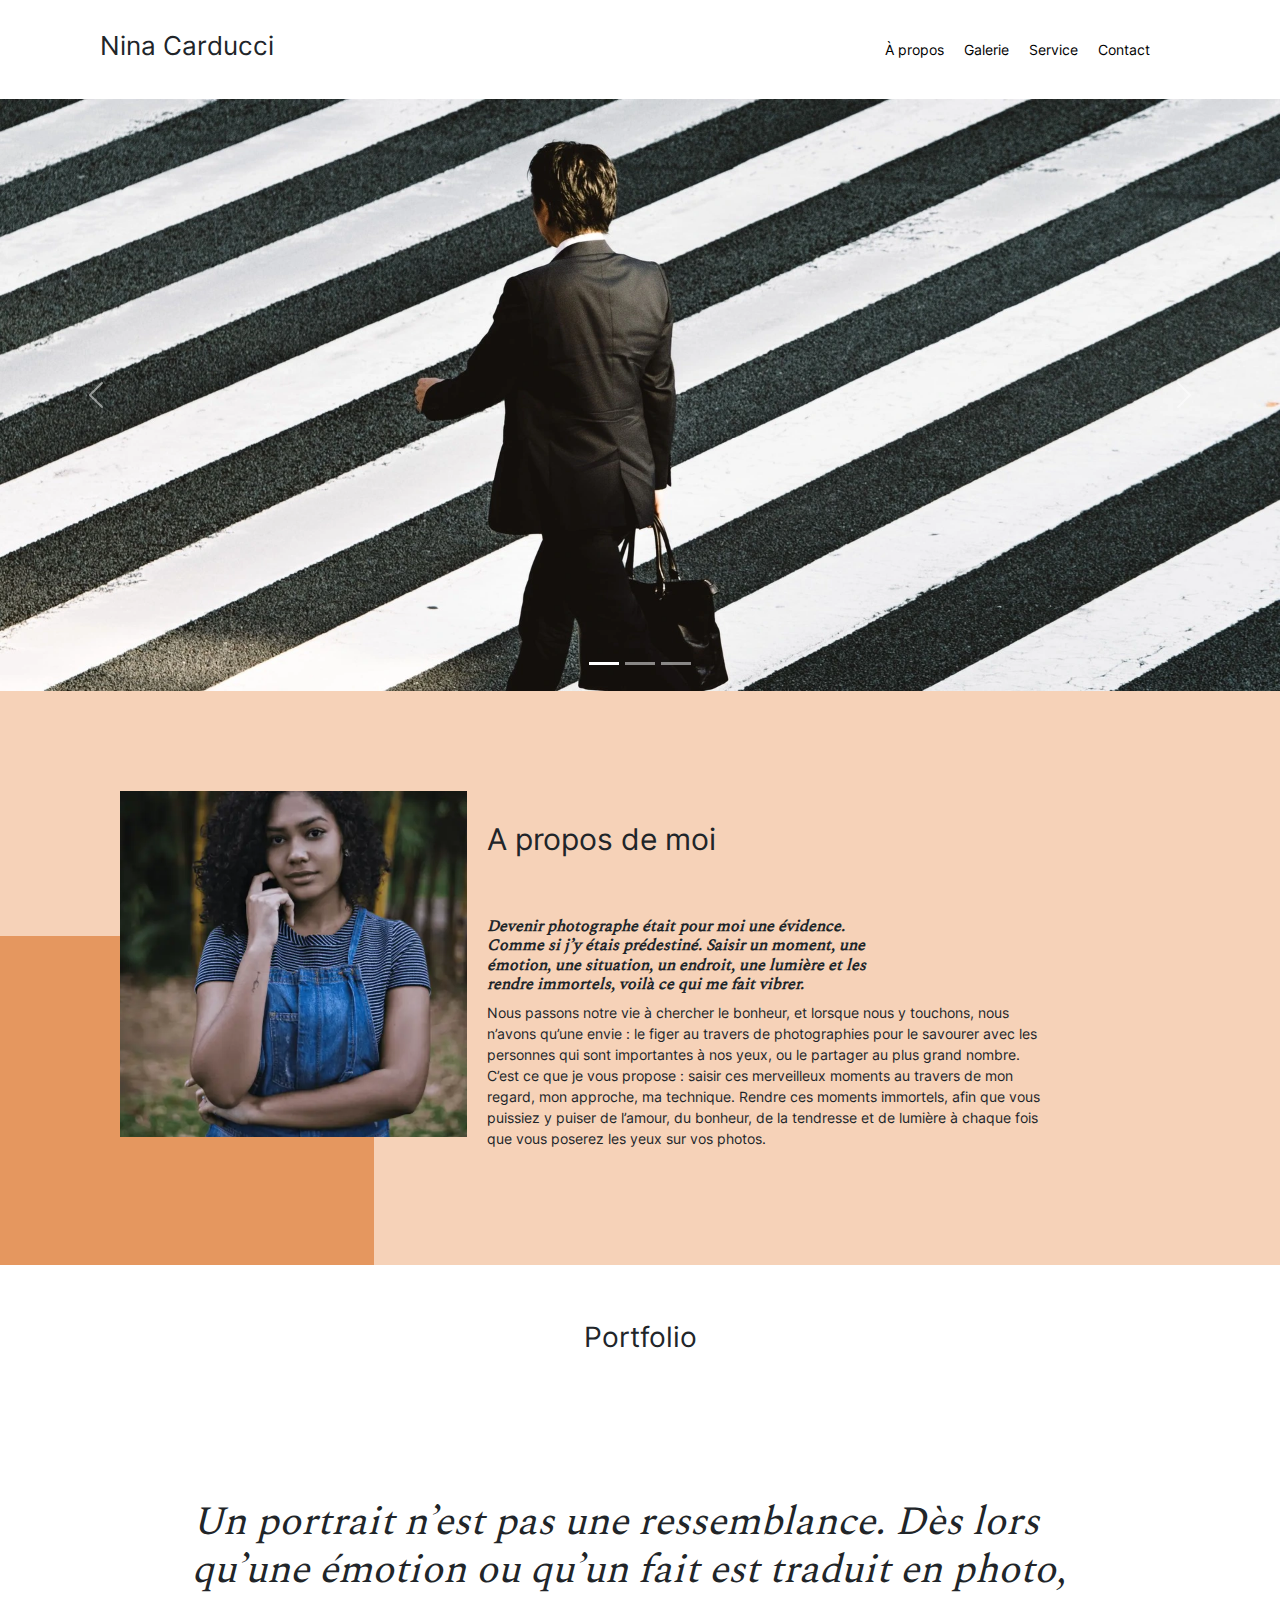
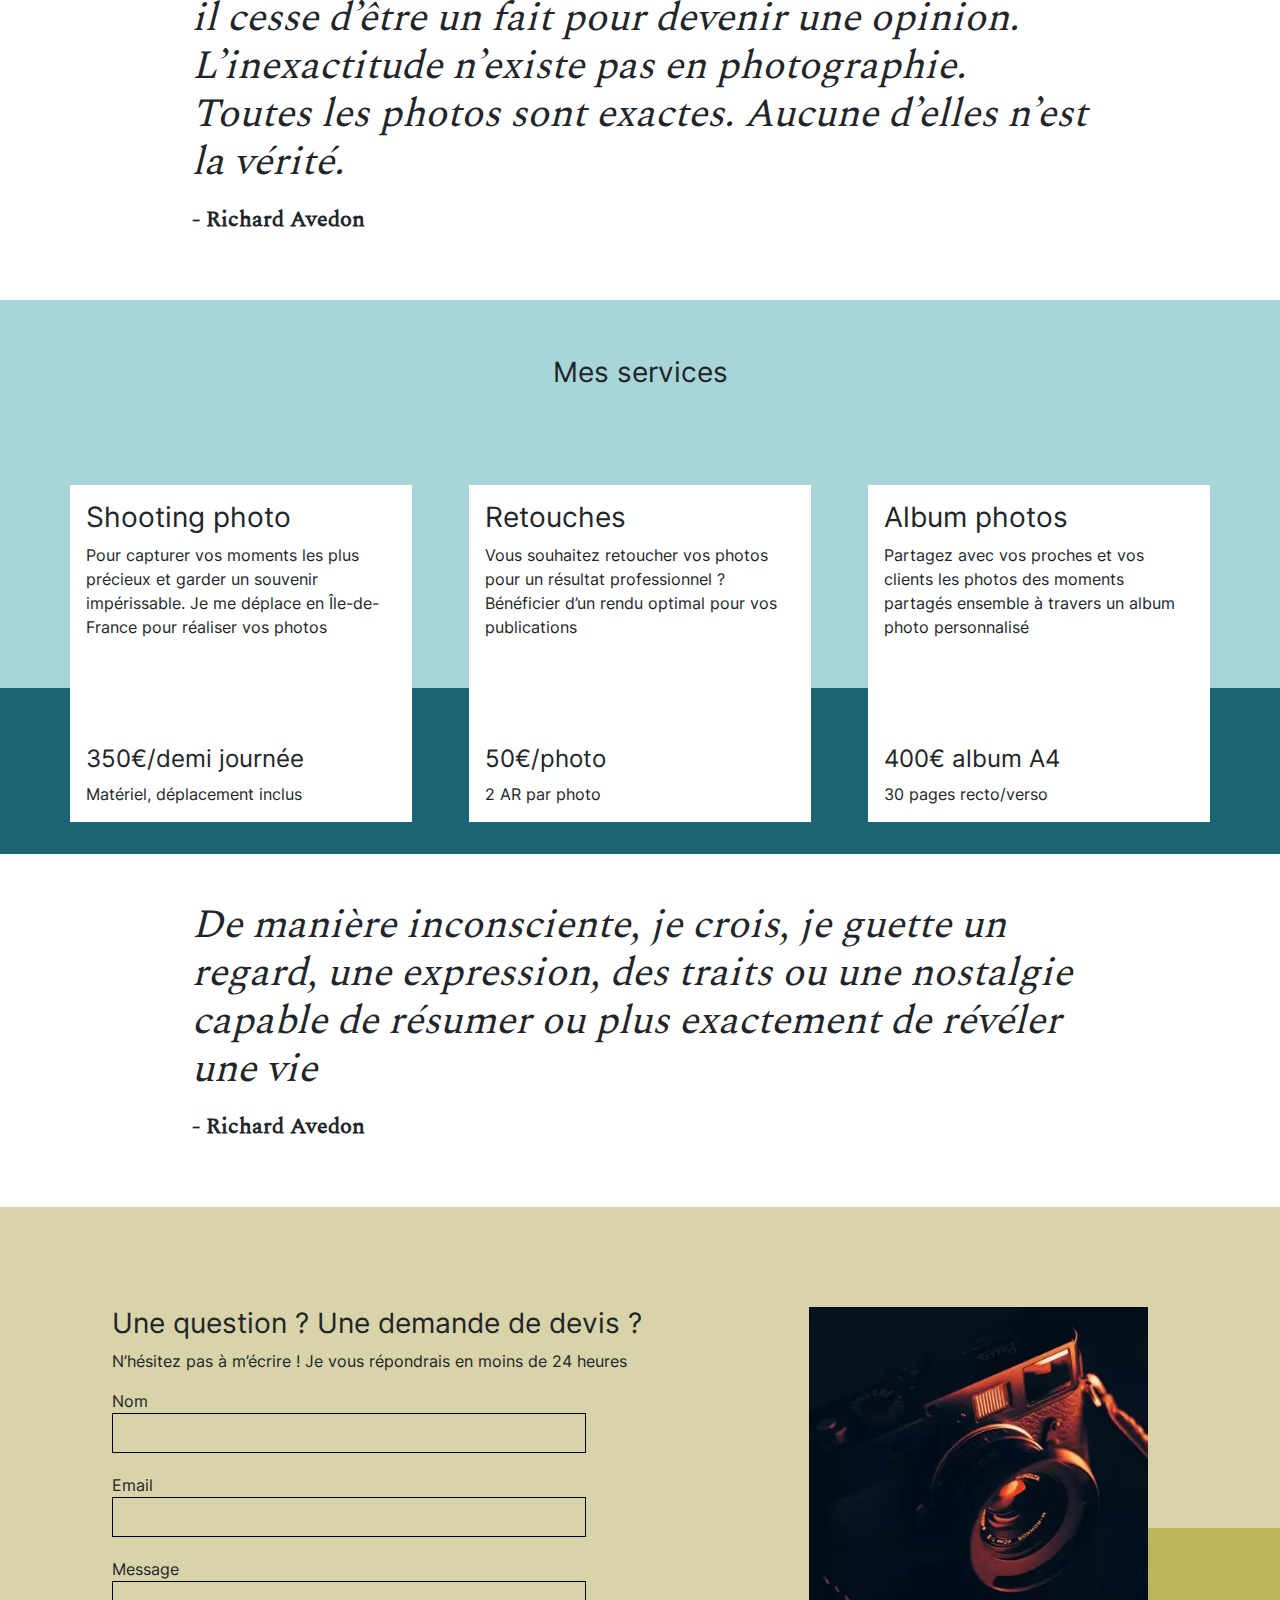
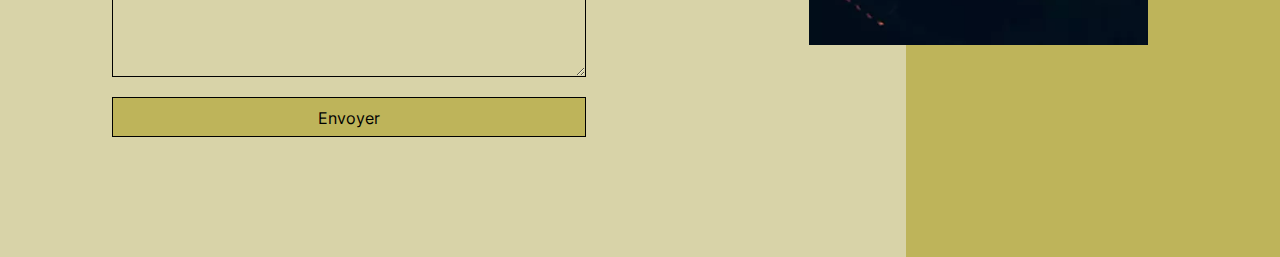
==== index.html @ a6d4fa22 "correction script ref local" ====
<!DOCTYPE html>
<html lang="fr">
<head>
	<title>Portfolio Nina Carducci, Photographe Bordeaux</title>

	<meta name="viewport" content="width=device-width, initial-scale=1.0">
	<meta name="description" content="Explorez l'univers captivant de Nina Carducci, photographe freelance à Bordeaux. Découvrez ses tarifs et contactez-la pour concrétiser vos projets photographiques avec créativité et professionnalisme pour vos concerts, mariages, vos photos portraits ou d'entreprises!">
	<meta charset="UTF-8">
	<link rel="stylesheet" href="./assets/bootstrap/bootstrap.css">
	<link rel="stylesheet" href="./assets/style.css">
	<link rel="preconnect" href="https://fonts.googleapis.com">
	<link rel="preconnect" href="https://fonts.gstatic.com" crossorigin>

	<script defer src="https://code.jquery.com/jquery-3.4.1.min.js" integrity="sha256-CSXorXvZcTkaix6Yvo6HppcZGetbYMGWSFlBw8HfCJo=" crossorigin="anonymous"></script>
	<script defer src="./assets/bootstrap/bootstrap.bundle.min.js"></script>
	<script defer src="./assets/maugallery.min.js"></script>
	<script defer src="./assets/scripts.js"></script>

	<!-- Référencement local -->
	<script type="application/ld+json">
		{
		  "@context": "https://schema.org",
		  "@type": "LocalBusiness",
		  "@name": "Nina Carducci: Photographe professionnelle à Bordeaux",
		  "url": "https://jonnmai.github.io/P5_OC/",
		  "image": "https://jonnmai.github.io/P5_OC/assets/images/nina.webp",
		  "priceRange": "50 - 400",
		  "isAccessibleForFree": false,
		  "currenciesAccepted": "EUR",
		  "description": "Explorez l'univers captivant de Nina Carducci, photographe freelance à Bordeaux. Découvrez ses tarifs et contactez-la pour concrétiser vos projets photographiques avec créativité et professionnalisme pour vos concerts, mariages, vos photos portraits ou d'entreprises!",
		  "address": {
			"@type": "PostalAddress",
			"streetAddress": "68 Avenue Alsace-Lorraine",
			"addressLocality": "Bordeaux",
			"addressCountry": "France",
			"postalCode": "33200"
		  },
		  "geo": {
			"@type": "GeoCoordinates",
			"latitude": "44.846806",
			"longitude": "-0.607187"
		 },
		 "openingHours": [
		 	"Lundi - Vendredi",
		  	"10:00-19:00"
			],
		  "telephone": "05 56 67 78 89"
		}
		</script>

</head>
<body>
<div class="top-header">
	<h1 class="name">Nina Carducci</h1>
	<div class="nav">   
		<ul>
			<li><a href="#about">À propos</a></li>
			<li><a href="#gallery">Galerie</a></li>
			<li><a href="#services">Service</a></li>
			<li><a href="#contact">Contact</a></li>
			<li><a class="social-link" href="https://www.instagram.com/ninacarducci.photo/?hl=fr" target="_blank"><img src="assets/images/instagram.png" alt=""></a></li>
		</ul>
	</div>
</div>
<div id="header">

	<div id="carouselExampleIndicators" class="carousel slide" data-bs-ride="carousel">
		<div class="carousel-indicators">
		  <button type="button" data-bs-target="#carouselExampleIndicators" data-bs-slide-to="0" class="active" aria-current="true" aria-label="Slide 1"></button>
		  <button type="button" data-bs-target="#carouselExampleIndicators" data-bs-slide-to="1" aria-label="Slide 2"></button>
		  <button type="button" data-bs-target="#carouselExampleIndicators" data-bs-slide-to="2" aria-label="Slide 3"></button>
		</div>
		<div class="carousel-inner">
		  <div class="carousel-item active">
			<picture>
				<source media="(max-width: 425px)" srcset="./assets/images/slider/425/ryoji-iwata.webp">
			  <img src="./assets/images/slider/1920/ryoji-iwata.webp" class="d-block w-100" width="1921px" loading="eager" alt="Homme asiatique de dos marchant sur un passage piéton">
			</picture>
		  </div>
		  <div class="carousel-item">
			<picture>
				<source media="(max-width: 425px)" srcset="./assets/images/slider/425/nicholas-green.webp">
			  <img loading="lazy" src="./assets/images/slider/1920/nicholas-green.webp" class="d-block w-100" alt="Deux hommes dans une foule d'un concert">
			</picture>
		  </div>
		  <div class="carousel-item">
			<picture>
				<source media="(max-width: 425px)" srcset="./assets/images/slider/425/edward-cisneros.webp">
			  <img loading="lazy" src="./assets/images/slider/1920/edward-cisneros.webp" class="d-block w-100" alt="Photo des mariés qui s'embrassent avec la foule autour">
			</picture>
		  </div>
		</div>
		<button class="carousel-control-prev" type="button" data-bs-target="#carouselExampleIndicators" data-bs-slide="prev">
		  <span class="carousel-control-prev-icon" aria-hidden="true"></span>
		  <span class="visually-hidden">Previous</span>
		</button>
		<button class="carousel-control-next" type="button" data-bs-target="#carouselExampleIndicators" data-bs-slide="next">
		  <span class="carousel-control-next-icon" aria-hidden="true"></span>
		  <span class="visually-hidden">Next</span>
		</button>
	  </div>
	  
</div>
<div id="about">
	<div class="picture left">
		<img src="./assets/images/nina.webp" width="560" height="558" style="max-width: 100%; height: auto;" loading="lazy" alt="Photo portrait de Nina Carducci">
	</div>
	<div id="about-me">
		<h3 class="about-me__title">A propos de moi</h3>
		<h6 class="about-me__introduction">Devenir photographe était pour moi une évidence. Comme si j’y étais prédestiné. Saisir un moment, une émotion, une situation, un endroit, une lumière et les rendre immortels, voilà ce qui me fait vibrer.</h6>
		<p>Nous passons notre vie à chercher le bonheur, et lorsque nous y touchons, nous n’avons qu’une envie : le figer au travers de photographies pour le savourer avec les personnes qui sont importantes à nos yeux, ou le partager au plus grand nombre.
			C’est ce que je vous propose : saisir ces merveilleux moments au travers de mon regard, mon approche, ma technique. Rendre ces moments immortels, afin que vous puissiez y puiser de l’amour, du bonheur, de la tendresse et de lumière à chaque fois que vous poserez les yeux sur vos photos.</p>
	</div>
</div>
<div id="gallery">
	<h3 class="title">Portfolio</h3>
	<div class="container py-3">
		<div class="gallery" style="display: none">
			<img data-gallery-tag="Concert" class="gallery-item" loading="lazy" alt="Photo d'un concert, musiciens en arrière plan" src="./assets/images/gallery/concerts/concert-aaron-paul.webp"/>
			<img data-gallery-tag="Entreprises" class="gallery-item" loading="lazy" alt="Portrait d'un chef d'entreprise" src="./assets/images/gallery/entreprise/ceo-ali-morshedlou.webp"/>
			<img data-gallery-tag="Entreprises" class="gallery-item" loading="lazy" alt="Photo d'une femme souriante" src="./assets/images/gallery/entreprise/ceo-jason-goodman.webp"/>
			<img data-gallery-tag="Mariages" class="gallery-item" loading="lazy" alt="Photo zoom sur deux paires de mains qui s'attrapent" src="./assets/images/gallery/mariage/mariage-hannah-busing.webp"/>
			<img data-gallery-tag="Portrait" class="gallery-item" loading="lazy" alt="Photo d'un homme ébloui" src="./assets/images/gallery/portraits/portrait-ade-tunji.webp"/>
			<img data-gallery-tag="Mariages" class="gallery-item" loading="lazy" alt="Photo des mariés souriants" src="./assets/images/gallery/mariage/mariage-jakob-owen.webp"/>
			<img data-gallery-tag="Portrait" class="gallery-item" loading="lazy" alt="Portrait d'une jeune femme avec des lunettes" src="./assets/images/gallery/portraits/portrait-nino-van-prattenburg.webp"/>
			<img data-gallery-tag="Concert" class="gallery-item" loading="lazy" alt="Photo d'un chanteur" src="./assets/images/gallery/concerts/concert-austin-neill.webp"/>
			<img data-gallery-tag="Entreprises" class="gallery-item" loading="lazy" alt="Photo d'une salarié rigolant" src="./assets/images/gallery/entreprise/ceo-mateus-campos-felipe.webp"/>
		</div>
	</div>
	<div class="quote">
		<figure>
			<blockquote>
				<h1 class="quote__text">Un portrait n’est pas une ressemblance. Dès lors qu’une émotion ou qu’un fait est traduit en photo, il cesse d’être un fait pour devenir une opinion. L’inexactitude n’existe pas en photographie. Toutes les photos sont exactes. Aucune d’elles n’est la vérité.</h1>
			</blockquote>
			<figcaption class="quote__author">- Richard Avedon</figcaption>
		</figure>
	</div>
</div>
<div id="services">
	<h3 class="title">Mes services</h3>
	<div class="container">
		<div class="service">
			<div class="service__description">
				<h3>Shooting photo</h3>
				<p>Pour capturer vos moments les plus précieux et garder un souvenir impérissable. Je me déplace en Île-de-France pour réaliser vos photos</p>
			</div>
			<div class="service__price">
				<h4>350€/demi journée</h4>
				<span>Matériel, déplacement inclus</span>
			</div>

		</div>
		<div class="service">
			<div class="service__description">
				<h3>Retouches</h3>
				<p>Vous souhaitez retoucher vos photos pour un résultat professionnel ? Bénéficier d’un rendu optimal pour vos publications</p>
			</div>
			<div class="service__price">
				<h4>50€/photo</h4>
				<span>2 AR par photo</span>
			</div>
		</div>
		<div class="service">
			<div class="service__description">
				<h3>Album photos</h3>
				<p>Partagez avec vos proches et vos clients les photos des moments partagés ensemble à travers un album photo personnalisé</p>
			</div>
			<div class="service__price">
				<h4>400€ album A4</h4>
				<span>30 pages recto/verso</span>
			</div>
		</div>
	</div>
</div>
<div class="quote">
	<figure>
		<blockquote>
			<h1 class="quote__text">De manière inconsciente, je crois, je guette un regard, une expression, des traits ou une nostalgie capable de résumer ou plus exactement de révéler une vie</h1>
		</blockquote>
		<figcaption class="quote__author">- Richard Avedon</figcaption>
	</figure>
</div>
<div id="contact">
	<div class="container">
		<div class="form-container">
			<h3>Une question ? Une demande de devis ?</h3>
			<p> N’hésitez pas à m’écrire ! Je vous répondrais en moins de 24 heures</p>
			<form action="" method="post">
				<label>Nom</label>
				<input type="text" name="nom" id="nom">
				<label>Email</label>
				<input type="email" name="email" id="email">
				<label>Message</label>
				<textarea name="message" id="message" cols="30" rows="10"></textarea>
				<input type="submit" value="Envoyer"/>
			</form>
		</div>
		<div class="picture right">
			<img loading="lazy" src="./assets/images/camera.webp" alt="Image d'un appareil photo">
		</div>
	</div>
</div>
</body>
</html>
---- assets/style.css ----
/* fonts */

@font-face {
	font-family: 'Spectral'; /* Remplacez par le nom que vous souhaitez utiliser */
	src: url('../assets/fonts/Spectral-Regular.ttf'), format('ttf');
  }

  @font-face {
	font-family: 'Inter'; /* Remplacez par le nom que vous souhaitez utiliser */
	src: url('../assets/fonts/Inter-Regular.ttf'), format('ttf');
  }

body {
	max-width: 1920px;
	margin: auto;
}
* {
	font-family: 'Inter';
	font-style: normal;
}
.top-header {
	background-color: white;
	position: sticky;
	top:0;
	z-index: 1000;
	display: flex;
	justify-content: space-between;
	padding-inline: 100px;
	padding-block: 30px;
	align-items: center;
}

.top-header .name {
	font-size: 26px;
	/* order: 1; */
}

.nav {
	order: 1;
}

.nav ul {
	display: flex;
	list-style-type: none;
	font-size: 14px;
	margin-bottom: 0;
}

.nav li {
	padding-inline: 10px;
}

.nav a {
	text-decoration: none;
	color: #000
}

.social-link img {
	width: 20px;
}

#about {
	display: flex;
	background-color: #F6D2B8;
	padding-inline: 100px;
	padding-block: 100px;
	position: relative;
}

.picture.left::before {
	content: ' ';
	background-color: #E5975F;
	width: 374px;
	height: 329px;
	position: absolute;
	bottom: 0;
	left: 0;
	z-index: -1;
}

.picture {
	flex: 1;
	margin: 0 20px;
	z-index: 0;
}

.picture img {
	width: 100%;

}
#about-me {
	flex: 2
}
.about-me__title {
	margin-top: 1em;
	margin-bottom: 60px;
	font-size: 30px;
}
.about-me__introduction {
	font-family: 'Spectral';
	font-weight: 800;
	font-style: italic;
	width: 60%;
}
#about-me p {
	width: 80%;
	font-size: 14px;
}

#gallery {
	/*	min-height: 100vh; */
}
.title{
	text-align: center;
	padding-block: 2em;
}
.gallery .nav {
	justify-content: center;
}
.nav-pills .nav-link.active-tag, .nav-pills .show > .nav-link {
	color: #fff;
	background-color: #BEB45A;
	border-radius:0 ;
}
.nav-pills .nav-link {
	color: #000;
	cursor: pointer;
	
}
.item-column {
	position: relative;
	margin-bottom: 0 !important;
	padding: 0;
}
.item-column::after{
	content: "";
	display: block;
	padding-bottom: 100%;

}
.gallery-item {
	position: absolute;
	width: 100%;
	height: 100%;
	object-fit: cover;
	padding: .5em;
}

.mg-prev, .mg-next {
	width: 30px;
	height: 30px;
	border-radius: 00%;
	justify-content: center;
	align-items: center;
	display: flex;
	font-size: 24px;
}

.quote {
	font-family: 'Spectral';
	font-style: italic;
	width: 70%;
	margin: auto;
	padding-block: 3em;
}
.quote__text {
	font-family: Spectral;
	font-style: italic;
	font-weight: 300;

}
.quote__author {
	font-family: Spectral;
	font-weight: 800;
	font-size: 22px;
}

#services {
	margin: auto;
	background-color: #A8D5D8 ;
	position: relative;
}
#services .container::before{
	content: ' ';
	background-color: #1C6474;
	position: absolute;
	width: 100%;
	height: 30%;
	bottom: 0;
	left: 0;
	z-index: 0;
}

#services .container {
	justify-content: space-between;
	display: flex;
	padding : 2em 0;

}

.service {
	background-color: white;
	max-width: 390px;
	width: 30%;
	height: 337px;
	padding: 1em;
	display: flex;
	flex-direction: column;
	justify-content: space-between;
	z-index: 1;
}

#contact {
	margin: auto;
	background-color: #D8D3A8 ;
	position: relative;
	padding-inline: 100px;
	padding-block: 100px;
}

#contact .container {
	display: flex;
}
.picture.right::before {
	content: ' ';
	background-color: #BEB45A;
	width: 374px;
	height: 329px;
	position: absolute;
	bottom: 0;
	right: 0;
	z-index: -1;
}
.form-container {
	flex : 2;

}
form {
	display: flex;
	flex-direction: column;
	width: 70%;
	align-items: flex-start;
}

form input {
	width: 100%;
	background-color: transparent;
	border: solid 1px;
	height: 2.5em;
	margin-bottom: 20px;
}

form textarea {
	width: 100%;
	background-color: transparent;
	border: solid 1px;
	height: 5em;
	line-height: 2.5em;
	font-size: 1.2em;
	margin-bottom: 20px;
}
input[type="submit"] {
	background-color: #BEB45A;
	padding: .5em 1em
}

@media all and (max-width: 1180px) {
	.picture {
		flex : 2;
	}
	#about, #contact .container {
		align-items: center;
	}
	.about-me__title {
		margin-top: 0;
		margin-bottom: 1em;
	}
	#about-me h6, #about-me p {
		width: 100%;
	}
}

@media all and (max-width: 1000px) {
	#about{
		flex-direction: column;

	}
	.picture {
		width: 50%;
	}
	.picture.left::before {
		width: 100%;
		height: 30%;
		position: absolute;
		bottom: auto;
		top: 0;
		left: 0;
		z-index: -1;
	}
	.about-me__title{
		text-align: center;
		margin-top: 1em;
	}
	#services .container {
		flex-direction: column;
	}
	.service {
		width: 100%;
		max-width: 100%;
		height: auto;
		margin: 2em 0
	}
	.service__description{
		margin-bottom: 1em;
	}

	#services .container::before{
		width: 30%;
		height: 100%;
		bottom: 0;
		right: 0;
		left: auto;
		z-index: 0;
	}

	#contact .container {
		flex-direction: column;
	}
	#contact .picture.right {
		margin-top: 1em;
	}
	.picture.right::before {
		width: 100%;
		height: 30%;
		position: absolute;
		bottom: 0;
		right: 0;
		z-index: -1;
	}
}

@media all and (max-width: 650px) {
	.top-header {
		flex-direction: column;
		padding-inline: 0;
	}
	.top-header .nav, .top-header .nav ul {
		width: 100%;
		padding: 0 0 0 0;
	}
	.top-header .nav li {
		flex: 1;
		padding-block: 1em;
		text-align: center;
	}
	.picture.left::before, .picture.right::before {
		height: 150px;
	}
	#services .container {
		align-items: center;
	}
	.service {
		max-width: 90%;
	}
	#about, #contact {
		padding-inline: 2em;
		padding-block: 2em;
	}
	form {
		width: 100%;
	}
	.picture {
		width: 80%;
	}
}
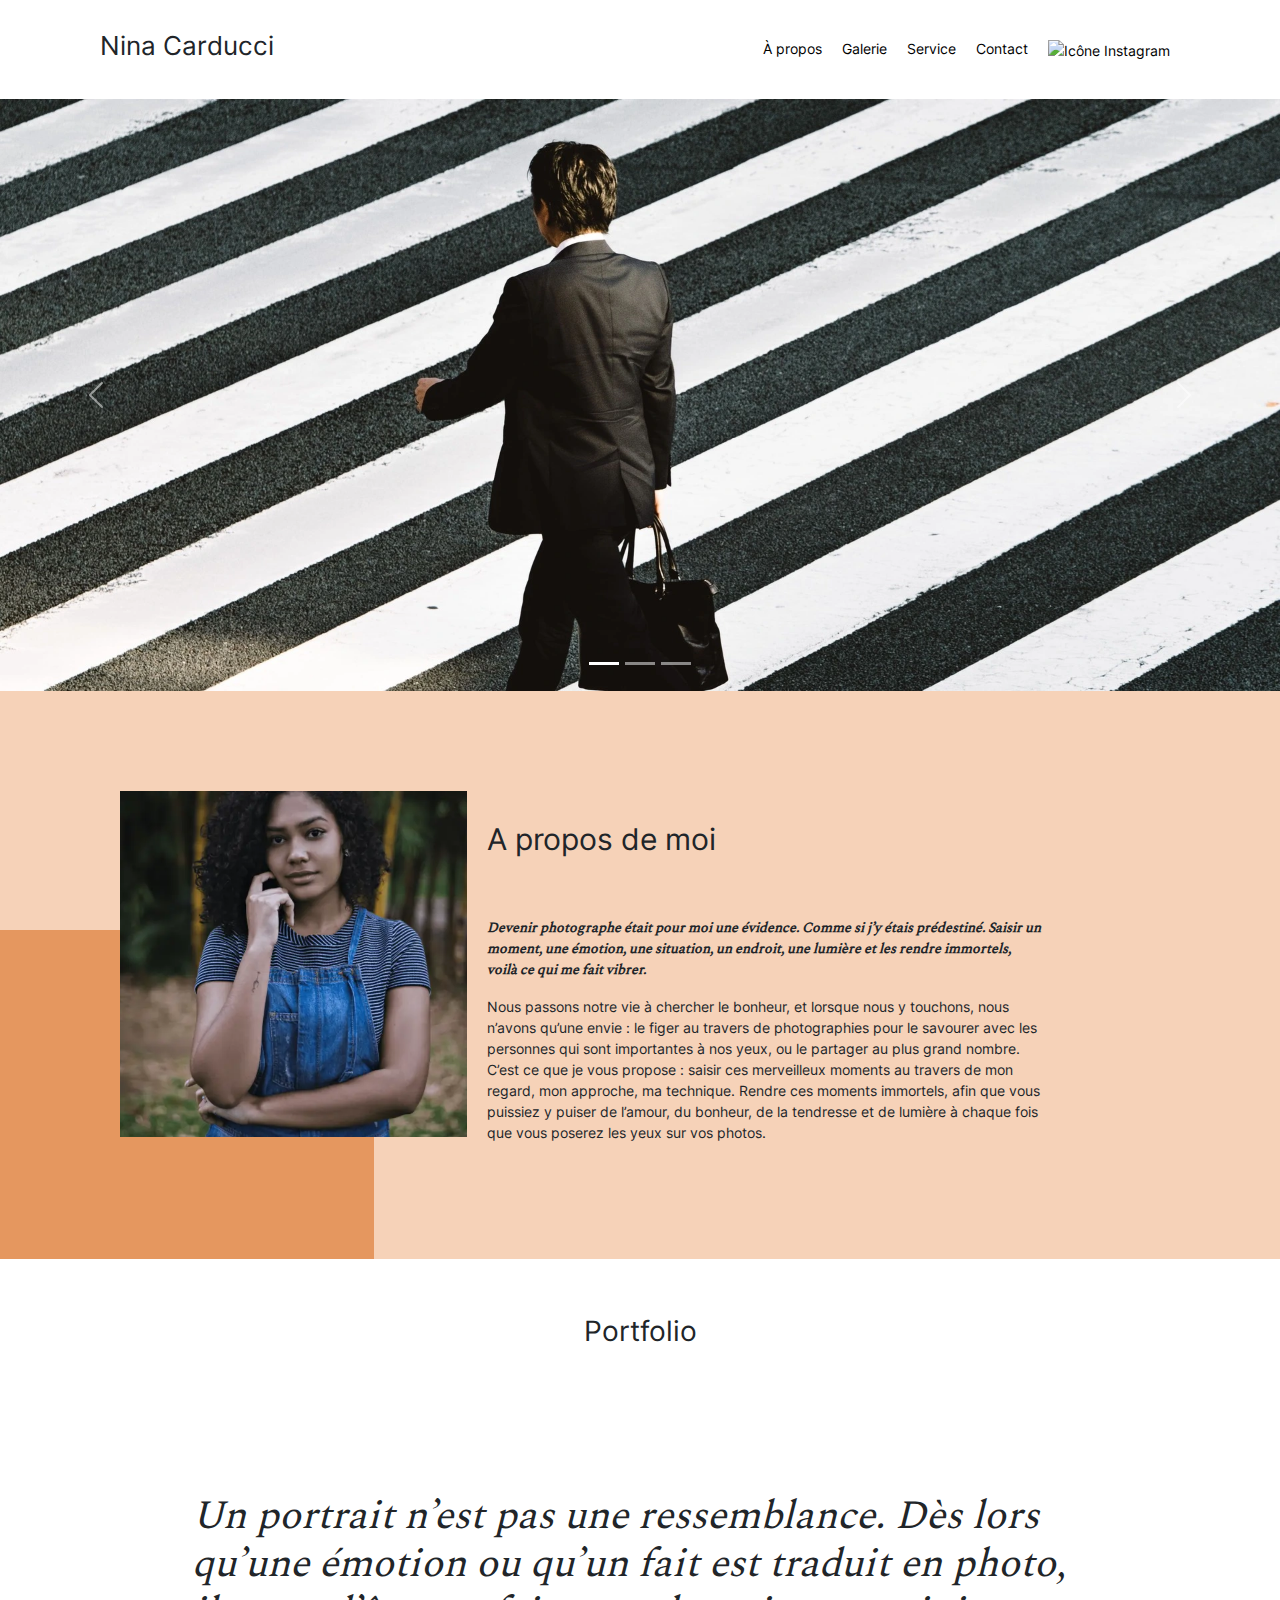
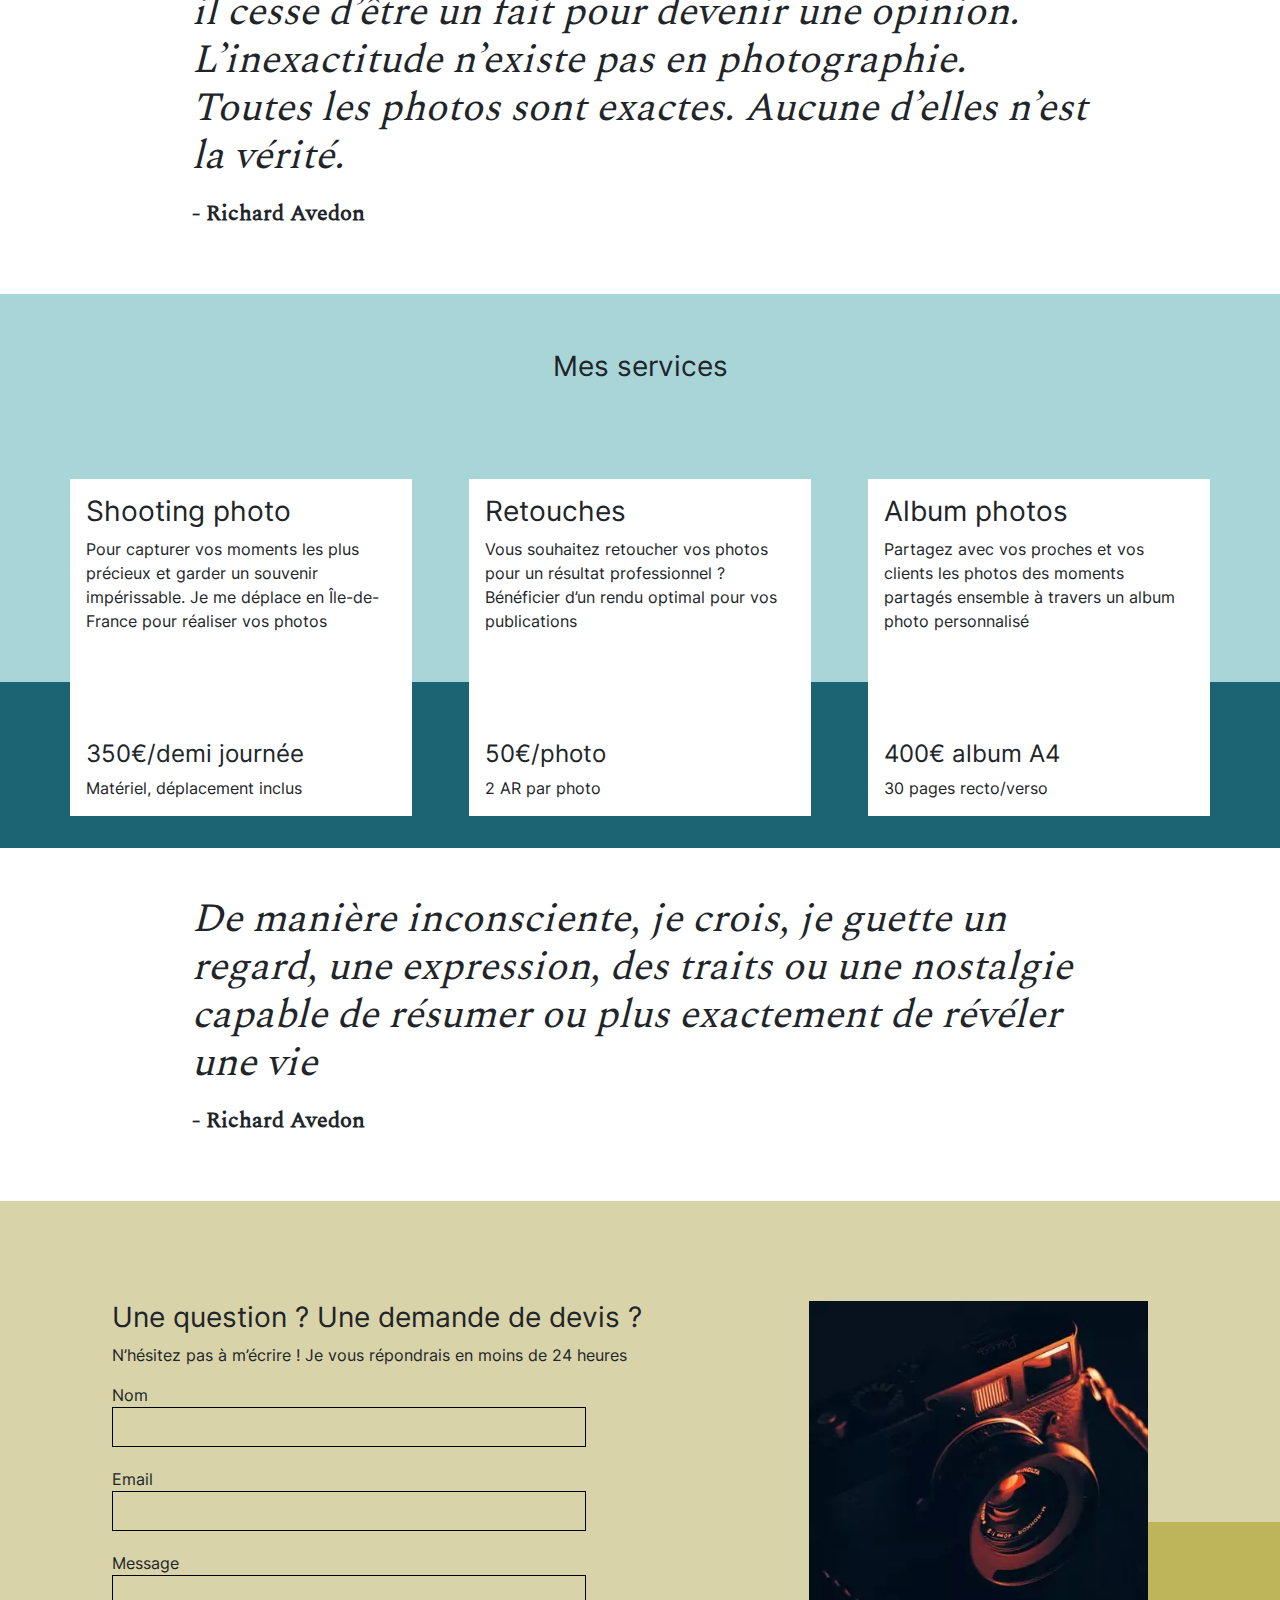
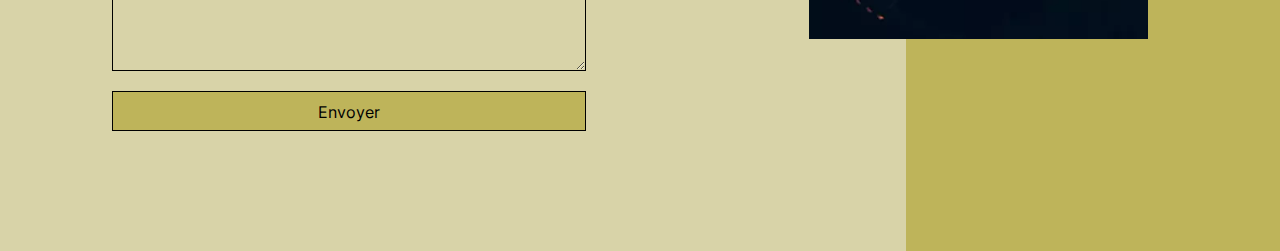
==== commit 2e0d8d95: "Amélioration de l'accéssibilité" ====
--- a/index.html
+++ b/index.html
@@ -6,6 +6,25 @@
 	<meta name="viewport" content="width=device-width, initial-scale=1.0">
 	<meta name="description" content="Explorez l'univers captivant de Nina Carducci, photographe freelance à Bordeaux. Découvrez ses tarifs et contactez-la pour concrétiser vos projets photographiques avec créativité et professionnalisme pour vos concerts, mariages, vos photos portraits ou d'entreprises!">
 	<meta charset="UTF-8">
+	<meta name="language" content="fr-FR">
+
+	<!-- Meta Opengraph -->
+	<meta property="og:site_name" content="Nina Carducci" />
+	<meta property="og:type" content="website" />
+	<meta property="og:url" content="https://jonnmai.github.io/P5_OC/" />
+	<meta property="og:title" content="Nina Carducci: Photographe professionnelle à Bordeaux" />
+	<meta property="og:description" content="Explorez l'univers captivant de Nina Carducci, photographe freelance à Bordeaux. Découvrez ses tarifs et contactez-la pour concrétiser vos projets photographiques avec créativité et professionnalisme pour vos concerts, mariages, vos photos portraits ou d'entreprises!" />
+	<meta property="og:image" content="https://jonnmai.github.io/P5_OC/assets/images/nina.webp" />
+	<meta property="og:locale" content="fr_FR" />
+
+	<!-- Meta Twitter cards -->
+	<meta name="twitter:card" content="summary" />
+	<meta name="twitter:title" content="Nina Carducci: Photographe professionnelle à Bordeaux" />
+	<meta name="twitter:description" content="Explorez l'univers captivant de Nina Carducci, photographe freelance à Bordeaux. Découvrez ses tarifs et contactez-la pour concrétiser vos projets photographiques avec créativité et professionnalisme pour vos concerts, mariages, vos photos portraits ou d'entreprises!" />
+	<meta name="twitter:image" content="https://jonnmai.github.io/P5_OC/assets/images/nina.webp" />
+	<meta name="twitter:url" content="https://jonnmai.github.io/P5_OC/" />
+
+	<!-- Liens CSS/JS -->
 	<link rel="stylesheet" href="./assets/bootstrap/bootstrap.css">
 	<link rel="stylesheet" href="./assets/style.css">
 	<link rel="preconnect" href="https://fonts.googleapis.com">
@@ -21,7 +40,7 @@
 		{
 		  "@context": "https://schema.org",
 		  "@type": "LocalBusiness",
-		  "@name": "Nina Carducci: Photographe professionnelle à Bordeaux",
+		  "name": "Nina Carducci: Photographe professionnelle à Bordeaux",
 		  "url": "https://jonnmai.github.io/P5_OC/",
 		  "image": "https://jonnmai.github.io/P5_OC/assets/images/nina.webp",
 		  "priceRange": "50 - 400",
@@ -32,7 +51,8 @@
 			"@type": "PostalAddress",
 			"streetAddress": "68 Avenue Alsace-Lorraine",
 			"addressLocality": "Bordeaux",
-			"addressCountry": "France",
+			"addressRegion": "NAQ",
+			"addressCountry": "FR",
 			"postalCode": "33200"
 		  },
 		  "geo": {
@@ -58,7 +78,7 @@
 			<li><a href="#gallery">Galerie</a></li>
 			<li><a href="#services">Service</a></li>
 			<li><a href="#contact">Contact</a></li>
-			<li><a class="social-link" href="https://www.instagram.com/ninacarducci.photo/?hl=fr" target="_blank"><img src="assets/images/instagram.png" alt=""></a></li>
+			<li><a class="social-link" href="https://www.instagram.com/ninacarducci.photo/?hl=fr" target="_blank"><img src="assets/images/instagram.png" alt="Icône Instagram"></a></li>
 		</ul>
 	</div>
 </div>
@@ -106,8 +126,8 @@
 		<img src="./assets/images/nina.webp" width="560" height="558" style="max-width: 100%; height: auto;" loading="lazy" alt="Photo portrait de Nina Carducci">
 	</div>
 	<div id="about-me">
-		<h3 class="about-me__title">A propos de moi</h3>
-		<h6 class="about-me__introduction">Devenir photographe était pour moi une évidence. Comme si j’y étais prédestiné. Saisir un moment, une émotion, une situation, un endroit, une lumière et les rendre immortels, voilà ce qui me fait vibrer.</h6>
+		<h2 class="about-me__title">A propos de moi</h2>
+		<p class="about-me__introduction">Devenir photographe était pour moi une évidence. Comme si j’y étais prédestiné. Saisir un moment, une émotion, une situation, un endroit, une lumière et les rendre immortels, voilà ce qui me fait vibrer.</p>
 		<p>Nous passons notre vie à chercher le bonheur, et lorsque nous y touchons, nous n’avons qu’une envie : le figer au travers de photographies pour le savourer avec les personnes qui sont importantes à nos yeux, ou le partager au plus grand nombre.
 			C’est ce que je vous propose : saisir ces merveilleux moments au travers de mon regard, mon approche, ma technique. Rendre ces moments immortels, afin que vous puissiez y puiser de l’amour, du bonheur, de la tendresse et de lumière à chaque fois que vous poserez les yeux sur vos photos.</p>
 	</div>
@@ -186,11 +206,11 @@
 			<h3>Une question ? Une demande de devis ?</h3>
 			<p> N’hésitez pas à m’écrire ! Je vous répondrais en moins de 24 heures</p>
 			<form action="" method="post">
-				<label>Nom</label>
+				<label for="nom">Nom</label>
 				<input type="text" name="nom" id="nom">
-				<label>Email</label>
+				<label for="email">Email</label>
 				<input type="email" name="email" id="email">
-				<label>Message</label>
+				<label for="message">Message</label>
 				<textarea name="message" id="message" cols="30" rows="10"></textarea>
 				<input type="submit" value="Envoyer"/>
 			</form>
--- a/assets/style.css
+++ b/assets/style.css
@@ -98,6 +98,7 @@
 }
 .about-me__introduction {
 	font-family: 'Spectral';
+	font-size: 16;
 	font-weight: 800;
 	font-style: italic;
 	width: 60%;
@@ -119,7 +120,7 @@
 }
 .nav-pills .nav-link.active-tag, .nav-pills .show > .nav-link {
 	color: #fff;
-	background-color: #BEB45A;
+	background-color: #844315;
 	border-radius:0 ;
 }
 .nav-pills .nav-link {
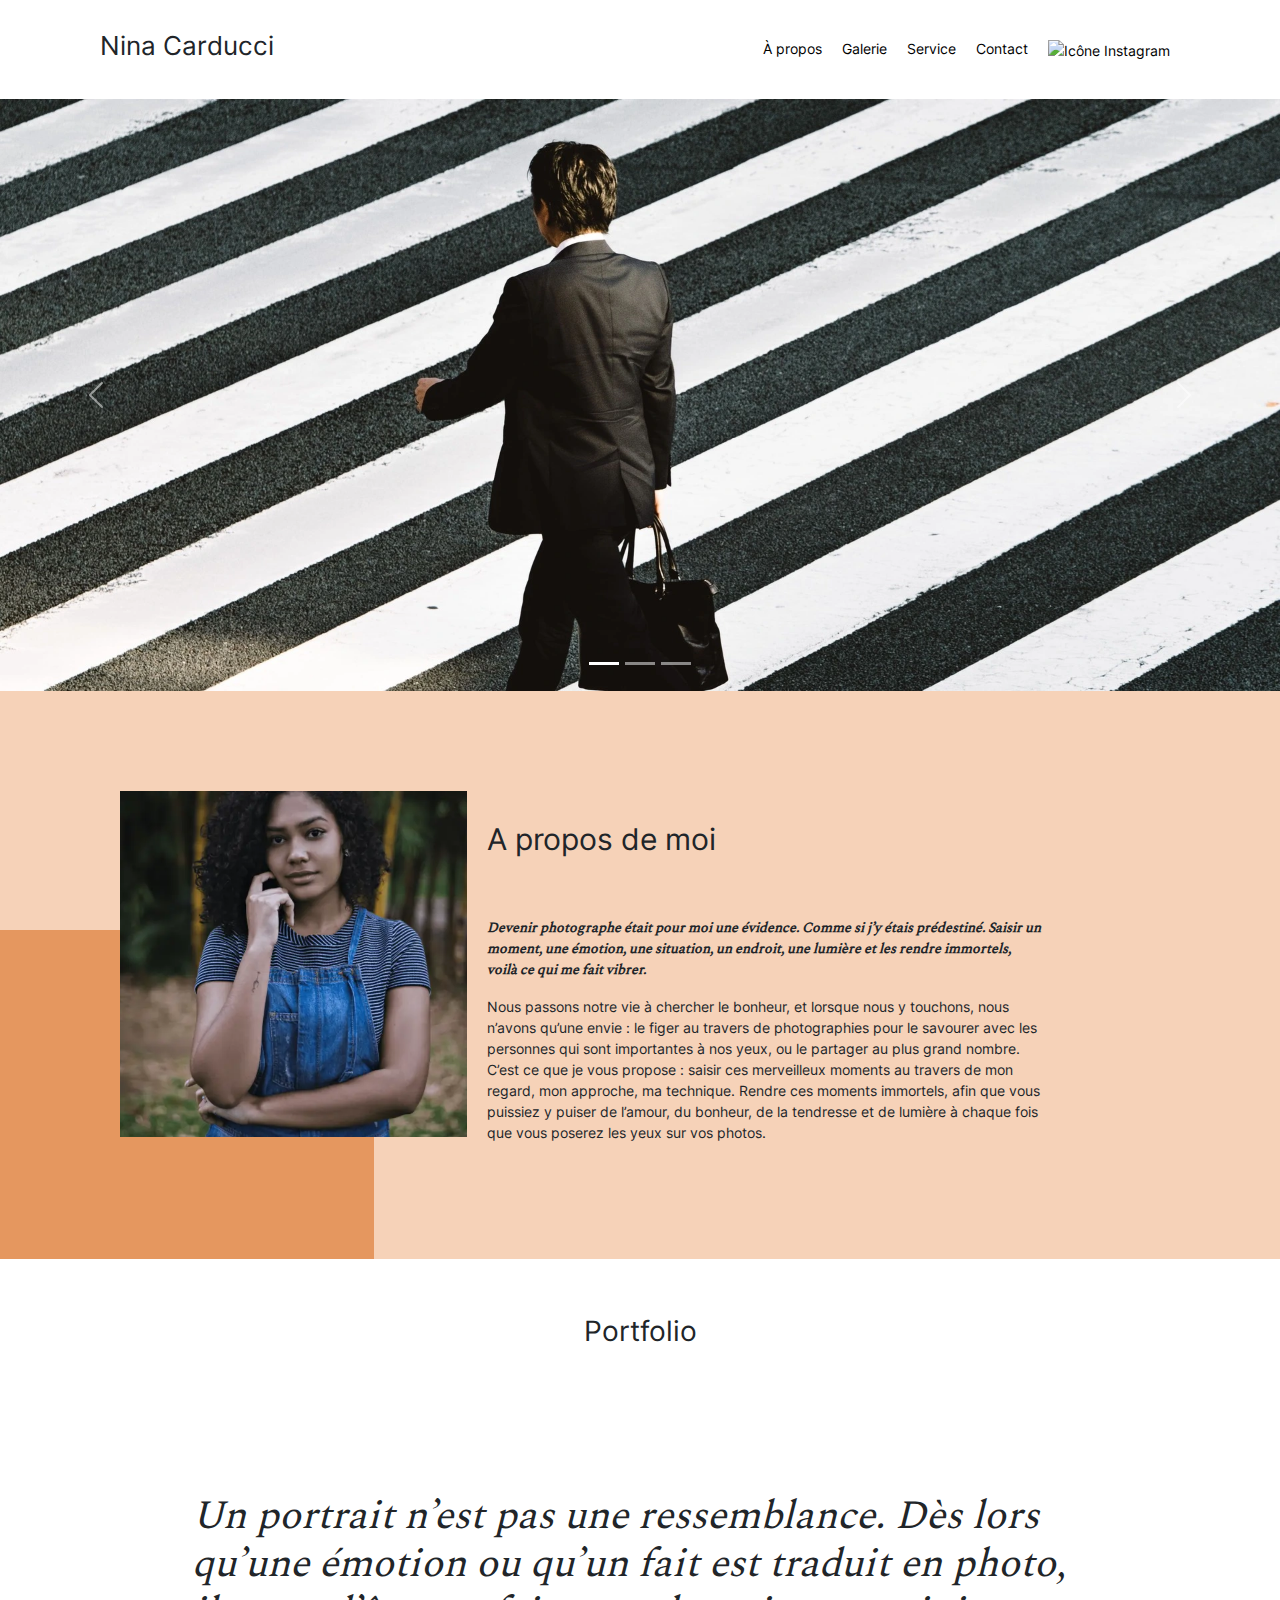
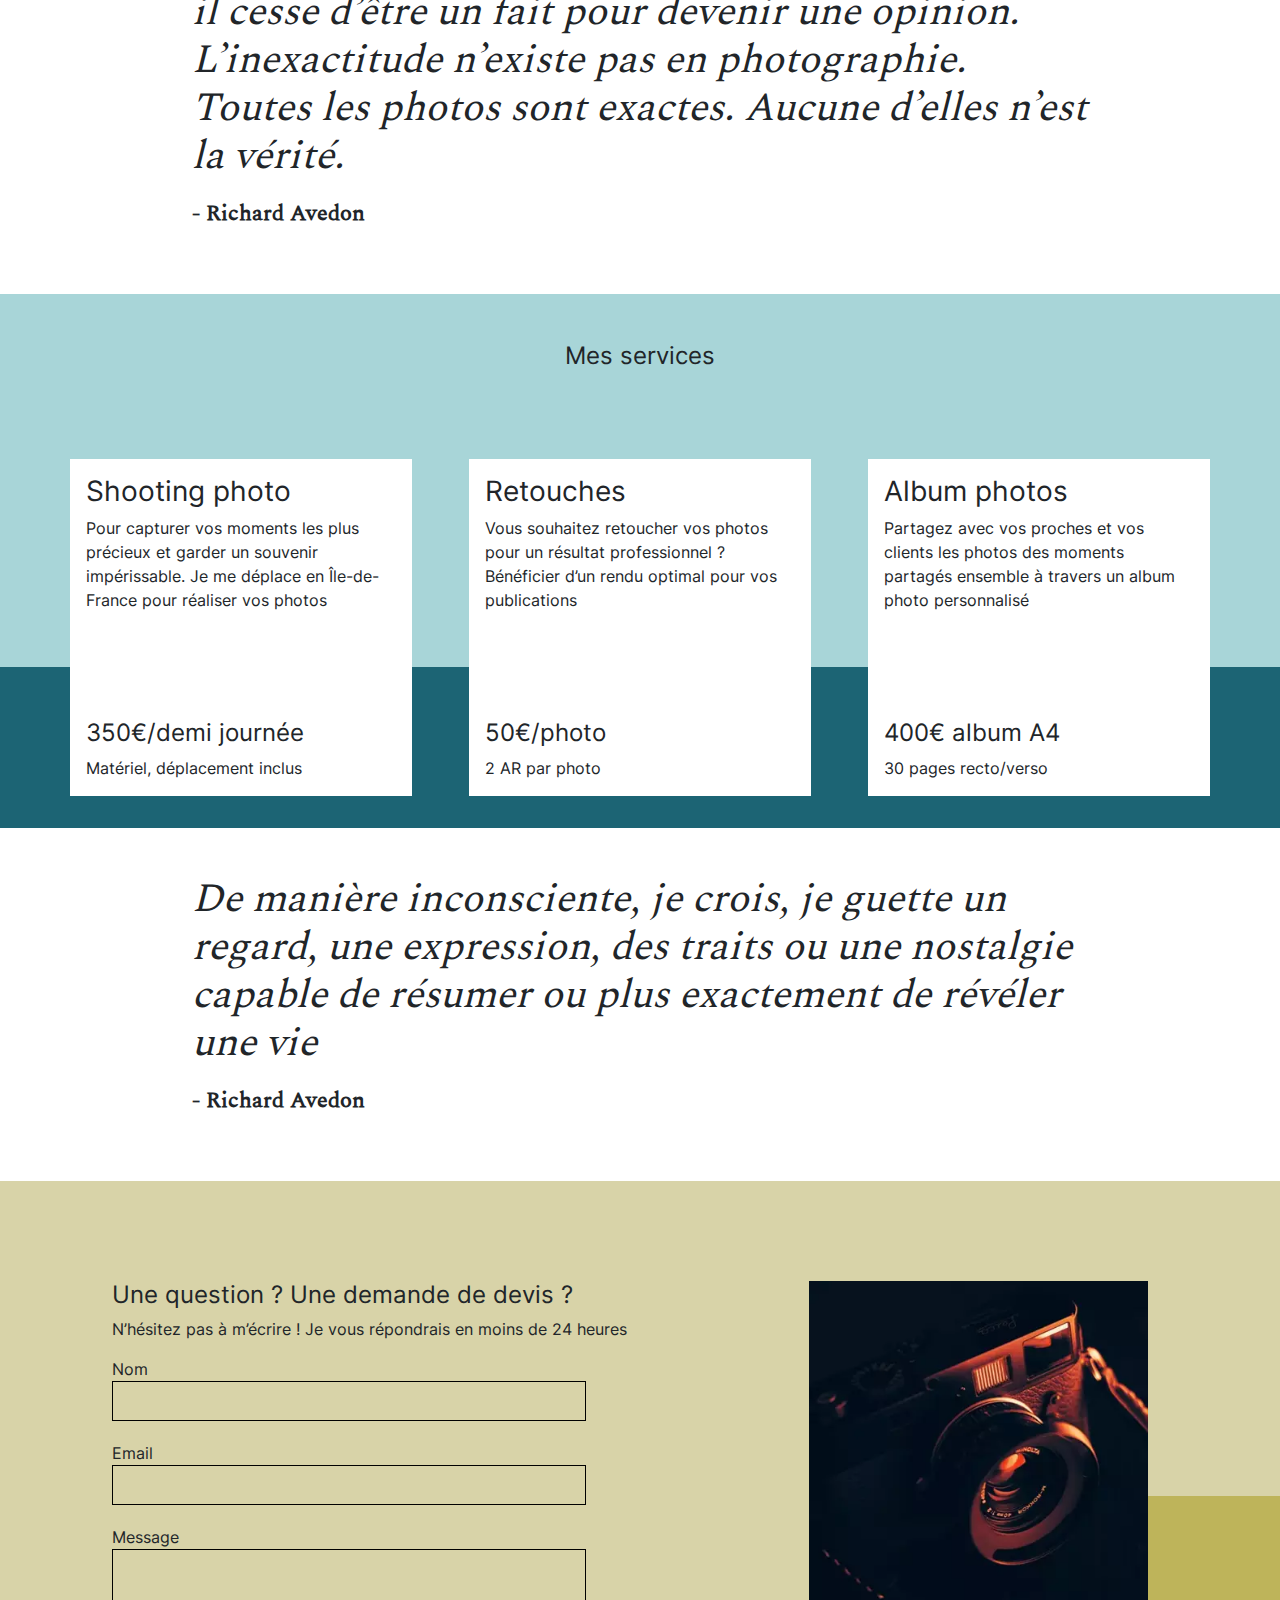
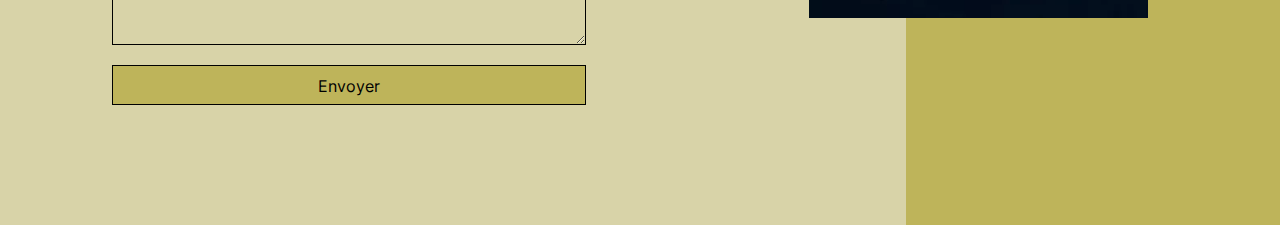
==== commit 79b681d9: "balise h corrigé" ====
--- a/index.html
+++ b/index.html
@@ -157,7 +157,7 @@
 	</div>
 </div>
 <div id="services">
-	<h3 class="title">Mes services</h3>
+	<h2 class="title">Mes services</h3>
 	<div class="container">
 		<div class="service">
 			<div class="service__description">
@@ -203,7 +203,7 @@
 <div id="contact">
 	<div class="container">
 		<div class="form-container">
-			<h3>Une question ? Une demande de devis ?</h3>
+			<h2>Une question ? Une demande de devis ?</h2>
 			<p> N’hésitez pas à m’écrire ! Je vous répondrais en moins de 24 heures</p>
 			<form action="" method="post">
 				<label for="nom">Nom</label>
